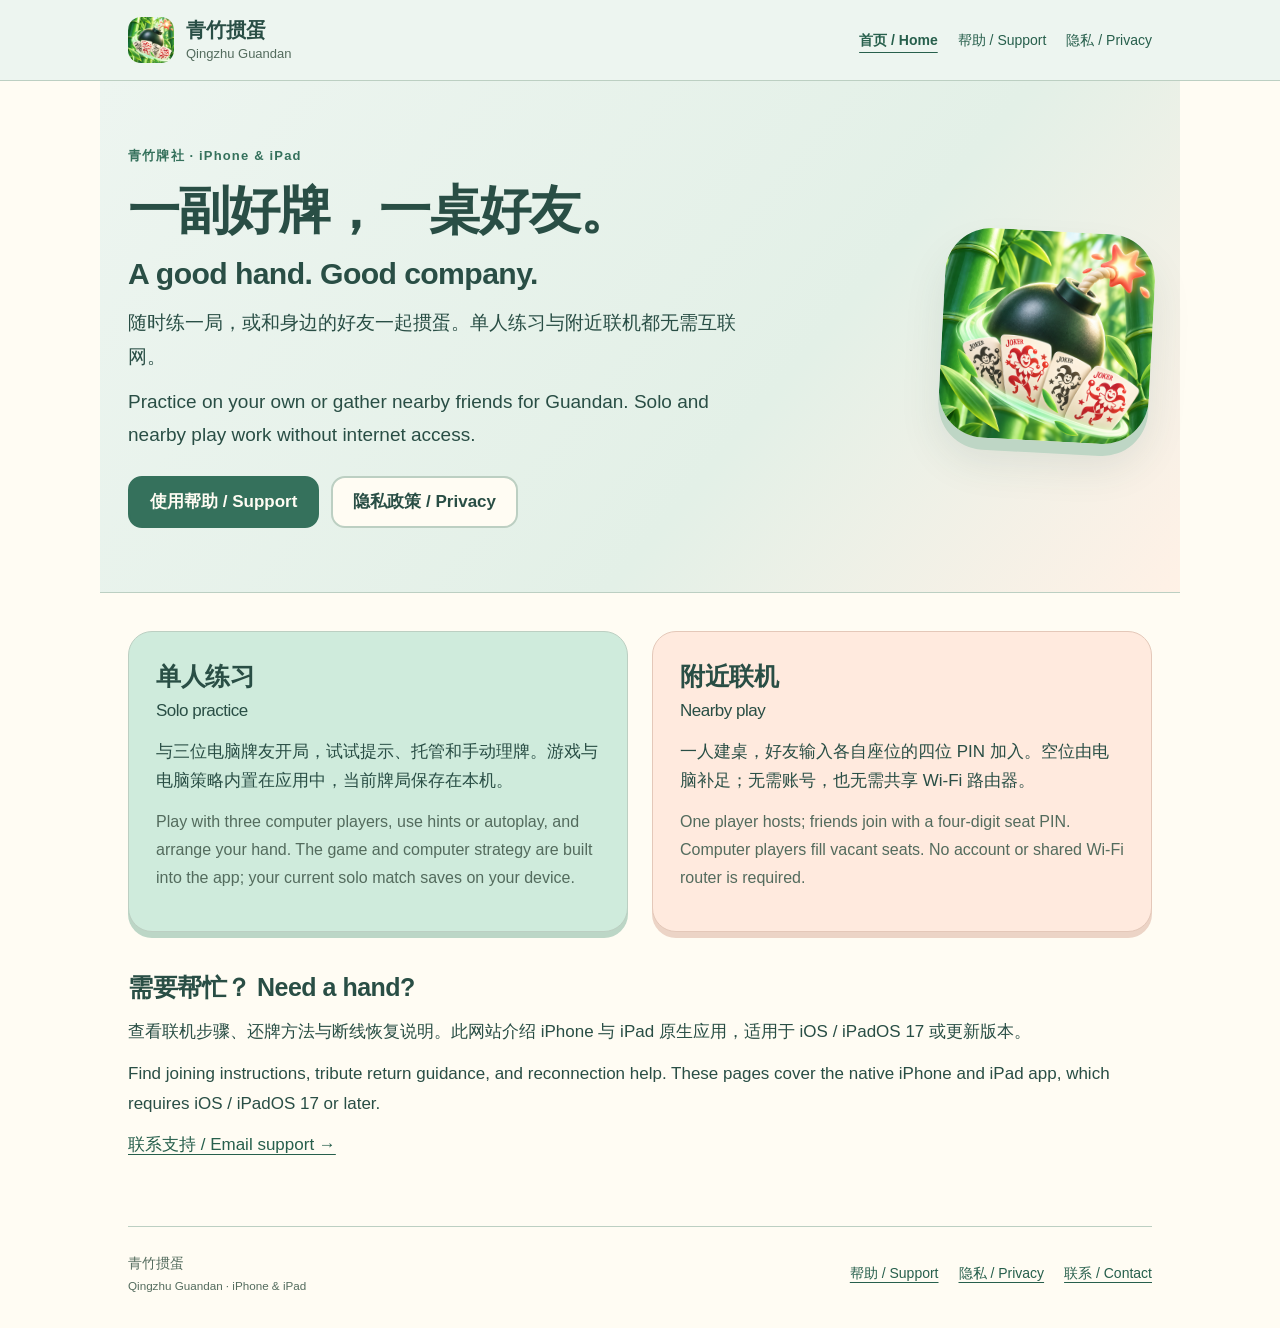
==== index.html @ 7cab9f91 "Publish Qingzhu Guandan support and privacy pages" ====
<!doctype html>
<html lang="zh-Hans">
<head>
<meta charset="utf-8">
<meta name="viewport" content="width=device-width, initial-scale=1">
<meta name="theme-color" content="#edf5f0">
<title>青竹掼蛋 · Qingzhu Guandan — 支持与隐私 / Support &amp; Privacy</title>
<meta name="description" content="青竹掼蛋 iPhone 与 iPad 版：离线单人练习、附近好友联机、使用帮助与隐私说明。 Support and privacy for Qingzhu Guandan on iPhone and iPad.">
<link rel="canonical" href="https://monadroit.github.io/GuanDanSupport/">
<link rel="icon" type="image/png" href="icon.png">
<link rel="apple-touch-icon" href="icon.png">
<link rel="stylesheet" href="style.css">
</head>
<body>
<a class="skip" href="#main">跳到正文 / Skip to content</a>
<header class="site-header"><div class="header-inner"><a class="brand" href="index.html"><img src="icon.png" alt="" width="46" height="46"><span>青竹掼蛋<small lang="en">Qingzhu Guandan</small></span></a><nav class="nav" aria-label="主导航 / Main navigation"><a href="index.html" aria-current="page">首页 / Home</a><a href="support.html">帮助 / Support</a><a href="privacy.html">隐私 / Privacy</a></nav></div></header>
<main id="main" class="home-main">
<section class="hero"><div class="hero-inner"><div><p class="eyebrow">青竹牌社 · iPhone &amp; iPad</p><h1>一副好牌，一桌好友。<span lang="en">A good hand. Good company.</span></h1><p>随时练一局，或和身边的好友一起掼蛋。单人练习与附近联机都无需互联网。</p><p lang="en">Practice on your own or gather nearby friends for Guandan. Solo and nearby play work without internet access.</p><div class="buttons"><a class="button" href="support.html">使用帮助 / Support</a><a class="button secondary" href="privacy.html">隐私政策 / Privacy</a></div></div><img class="app-icon" src="icon.png" alt="青竹掼蛋应用图标 / Qingzhu Guandan app icon" width="210" height="210"></div></section>
<div class="features home-help">
<section class="feature"><h2>单人练习<span lang="en">Solo practice</span></h2><p>与三位电脑牌友开局，试试提示、托管和手动理牌。游戏与电脑策略内置在应用中，当前牌局保存在本机。</p><p lang="en">Play with three computer players, use hints or autoplay, and arrange your hand. The game and computer strategy are built into the app; your current solo match saves on your device.</p></section>
<section class="feature peach"><h2>附近联机<span lang="en">Nearby play</span></h2><p>一人建桌，好友输入各自座位的四位 PIN 加入。空位由电脑补足；无需账号，也无需共享 Wi-Fi 路由器。</p><p lang="en">One player hosts; friends join with a four-digit seat PIN. Computer players fill vacant seats. No account or shared Wi-Fi router is required.</p></section>
</div>
<section class="home-help"><h2>需要帮忙？ <span lang="en">Need a hand?</span></h2><p>查看联机步骤、还牌方法与断线恢复说明。此网站介绍 iPhone 与 iPad 原生应用，适用于 iOS / iPadOS 17 或更新版本。</p><p lang="en">Find joining instructions, tribute return guidance, and reconnection help. These pages cover the native iPhone and iPad app, which requires iOS / iPadOS 17 or later.</p><p><a href="mailto:artful.skates_4j@icloud.com?subject=Qingzhu%20Guandan%20support">联系支持 / Email support →</a></p></section>
</main>
<footer class="footer"><p>青竹掼蛋<small lang="en">Qingzhu Guandan · iPhone &amp; iPad</small></p><nav aria-label="页脚导航 / Footer navigation"><a href="support.html">帮助 / Support</a><a href="privacy.html">隐私 / Privacy</a><a href="mailto:artful.skates_4j@icloud.com">联系 / Contact</a></nav></footer>
</body>
</html>
---- style.css ----
:root{color-scheme:light;--ink:#294e45;--muted:#536b5d;--jade:#35715c;--cream:#fffcf3;--mint:#cfebdc;--peach:#ffeade;--line:#bccfc2}
*{box-sizing:border-box}
html{scroll-padding-top:24px}
body{margin:0;background:var(--cream);color:var(--ink);font:17px/1.75 -apple-system,BlinkMacSystemFont,"Segoe UI",sans-serif;-webkit-text-size-adjust:100%}
a{color:#275f4c;text-underline-offset:4px;text-decoration-thickness:1px}
a:hover{text-decoration-thickness:2px}
a:focus-visible{outline:3px solid #b75c3d;outline-offset:5px;border-radius:3px}
.skip{position:absolute;left:16px;top:-100px;z-index:2;background:var(--cream);padding:12px 18px;border:2px solid var(--jade);border-radius:12px}
.skip:focus{top:12px}
.site-header{background:#edf5f0;border-bottom:1px solid var(--line)}
.header-inner{max-width:1080px;margin:auto;padding:17px 28px;display:flex;align-items:center;justify-content:space-between;gap:18px}
.brand{display:flex;align-items:center;gap:12px;color:var(--ink);font-size:20px;font-weight:750;text-decoration:none;line-height:1.3}
.brand img{display:block;width:46px;height:46px;border-radius:13px}
.brand small{display:block;font-size:13px;font-weight:500;color:var(--muted);margin-top:3px}
nav{display:flex;flex-wrap:wrap;gap:8px 20px}
nav a{display:inline-flex;align-items:center;min-height:44px;font-size:14px}
.nav a{text-decoration:none}
.nav a[aria-current=page]{font-weight:750;text-decoration:underline;text-underline-offset:7px}
.hero{background:linear-gradient(130deg,#edf5f0 0%,#e3f0e7 62%,#fff1e6 100%);border-bottom:1px solid var(--line)}
.hero-inner{max-width:1080px;margin:auto;padding:64px 28px;display:grid;grid-template-columns:1fr 210px;align-items:center;gap:52px}
.eyebrow{font-size:13px;font-weight:700;letter-spacing:.09em;color:var(--jade);margin:0 0 10px}
h1{font-size:clamp(34px,5vw,52px);line-height:1.25;letter-spacing:-.035em;margin:0 0 14px;overflow-wrap:anywhere}
h1 span{display:block;font-size:.58em;letter-spacing:-.02em;margin-top:12px}
h2{font-size:25px;line-height:1.4;margin:32px 0 12px;letter-spacing:-.02em}
h3{font-size:20px;line-height:1.4;margin:26px 0 9px}
p,ul,ol{margin:12px 0}
li{margin:8px 0;padding-left:3px}
.hero p:not(.eyebrow){max-width:620px;font-size:19px}
.app-icon{display:block;width:210px;height:210px;border-radius:46px;box-shadow:0 12px 0 #bed6c5,0 24px 40px #294e451a;transform:rotate(3deg)}
.buttons{display:flex;flex-wrap:wrap;gap:12px;margin-top:25px}
.button{display:inline-flex;align-items:center;justify-content:center;min-height:48px;padding:11px 20px;border:2px solid var(--jade);border-radius:14px;background:var(--jade);color:var(--cream);font-weight:700;text-decoration:none;line-height:1.5}
.button.secondary{background:var(--cream);color:var(--ink);border-color:var(--line)}
main{max-width:860px;margin:auto;padding:30px 28px 54px;overflow-wrap:break-word}
.home-main{max-width:1080px;padding-top:38px}
.home-main .hero{margin:-38px -28px 0}
.features{display:grid;grid-template-columns:1fr 1fr;gap:24px}
.feature{padding:27px;border:1px solid var(--line);border-radius:24px;background:var(--mint);box-shadow:0 6px 0 #bcd6c6}
.feature.peach{background:var(--peach);border-color:#e4c8b9;box-shadow:0 6px 0 #ecd4c6}
.feature h2{margin:0 0 14px}
.feature h2 span{display:block;font-size:17px;font-weight:500;margin-top:5px}
.feature p[lang=en]{font-size:16px;color:var(--muted)}
.home-help{margin-top:38px}
.page-header{background:linear-gradient(120deg,#e3f0e7,#edf5f0)}
.page-header>div{max-width:860px;margin:auto;padding:38px 28px 30px}
.date{font-size:14px;color:var(--muted)}
.language-nav{margin-top:18px}
.language-nav a{font-weight:650}
.language-section+.language-section{border-top:1px solid var(--line);margin-top:44px;padding-top:22px}
.language-title{color:var(--jade);font-size:15px;font-weight:750;letter-spacing:.08em;margin:0 0 18px}
.contact,.note{padding:22px 24px;border:1px solid var(--line);border-radius:20px;background:#edf5f0;margin:24px 0}
.contact a{font-weight:700;overflow-wrap:anywhere}
.contact h2,.contact h3,.note h2,.note h3{margin-top:0}
.contact p:last-child,.note p:last-child{margin-bottom:0}
.footer{max-width:1024px;margin:auto;padding:24px 0 32px;border-top:1px solid var(--line);display:flex;align-items:center;justify-content:space-between;gap:20px;font-size:14px}
.footer p{margin:0;color:var(--muted)}
.footer small{display:block}
@media(max-width:740px){.header-inner{padding:15px 21px;align-items:flex-start;flex-direction:column;gap:8px}.brand{font-size:19px}.nav{gap:8px 22px}.hero-inner{grid-template-columns:1fr;padding:32px 22px 38px;gap:28px}.app-icon{width:112px;height:112px;border-radius:26px;grid-row:1;box-shadow:0 7px 0 #bed6c5,0 16px 25px #294e451a}.hero p:not(.eyebrow){font-size:18px}.features{grid-template-columns:1fr;gap:25px}.feature{padding:24px}.page-header>div{padding:28px 22px 22px}main{padding:24px 22px 40px}.home-main{padding-top:28px}.home-main .hero{margin:-28px -22px 0}h2{font-size:23px}.contact,.note{padding:20px}.footer{margin:0 22px;align-items:flex-start;flex-direction:column;gap:12px}}
@media(prefers-reduced-motion:reduce){html{scroll-behavior:auto}}
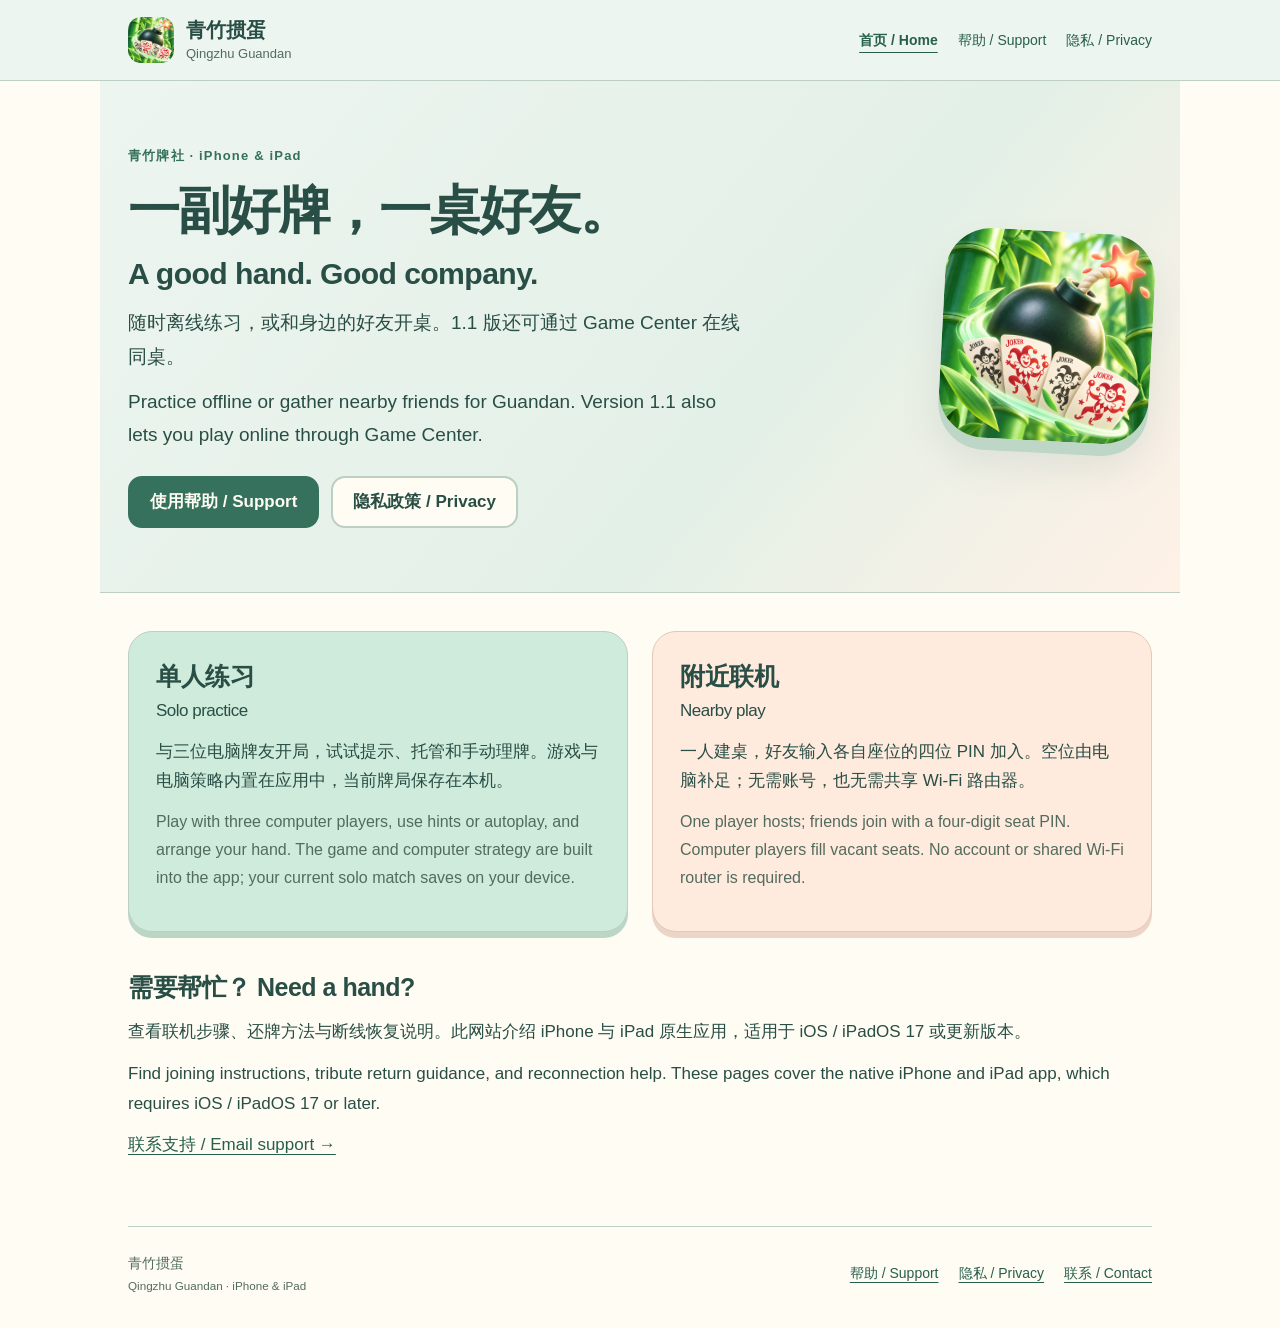
==== commit 5f4201c4: "Document Guandan 1.1 online play and nickname privacy" ====
--- a/index.html
+++ b/index.html
@@ -15,7 +15,7 @@
 <a class="skip" href="#main">跳到正文 / Skip to content</a>
 <header class="site-header"><div class="header-inner"><a class="brand" href="index.html"><img src="icon.png" alt="" width="46" height="46"><span>青竹掼蛋<small lang="en">Qingzhu Guandan</small></span></a><nav class="nav" aria-label="主导航 / Main navigation"><a href="index.html" aria-current="page">首页 / Home</a><a href="support.html">帮助 / Support</a><a href="privacy.html">隐私 / Privacy</a></nav></div></header>
 <main id="main" class="home-main">
-<section class="hero"><div class="hero-inner"><div><p class="eyebrow">青竹牌社 · iPhone &amp; iPad</p><h1>一副好牌，一桌好友。<span lang="en">A good hand. Good company.</span></h1><p>随时练一局，或和身边的好友一起掼蛋。单人练习与附近联机都无需互联网。</p><p lang="en">Practice on your own or gather nearby friends for Guandan. Solo and nearby play work without internet access.</p><div class="buttons"><a class="button" href="support.html">使用帮助 / Support</a><a class="button secondary" href="privacy.html">隐私政策 / Privacy</a></div></div><img class="app-icon" src="icon.png" alt="青竹掼蛋应用图标 / Qingzhu Guandan app icon" width="210" height="210"></div></section>
+<section class="hero"><div class="hero-inner"><div><p class="eyebrow">青竹牌社 · iPhone &amp; iPad</p><h1>一副好牌，一桌好友。<span lang="en">A good hand. Good company.</span></h1><p>随时离线练习，或和身边的好友开桌。1.1 版还可通过 Game Center 在线同桌。</p><p lang="en">Practice offline or gather nearby friends for Guandan. Version 1.1 also lets you play online through Game Center.</p><div class="buttons"><a class="button" href="support.html">使用帮助 / Support</a><a class="button secondary" href="privacy.html">隐私政策 / Privacy</a></div></div><img class="app-icon" src="icon.png" alt="青竹掼蛋应用图标 / Qingzhu Guandan app icon" width="210" height="210"></div></section>
 <div class="features home-help">
 <section class="feature"><h2>单人练习<span lang="en">Solo practice</span></h2><p>与三位电脑牌友开局，试试提示、托管和手动理牌。游戏与电脑策略内置在应用中，当前牌局保存在本机。</p><p lang="en">Play with three computer players, use hints or autoplay, and arrange your hand. The game and computer strategy are built into the app; your current solo match saves on your device.</p></section>
 <section class="feature peach"><h2>附近联机<span lang="en">Nearby play</span></h2><p>一人建桌，好友输入各自座位的四位 PIN 加入。空位由电脑补足；无需账号，也无需共享 Wi-Fi 路由器。</p><p lang="en">One player hosts; friends join with a four-digit seat PIN. Computer players fill vacant seats. No account or shared Wi-Fi router is required.</p></section>
